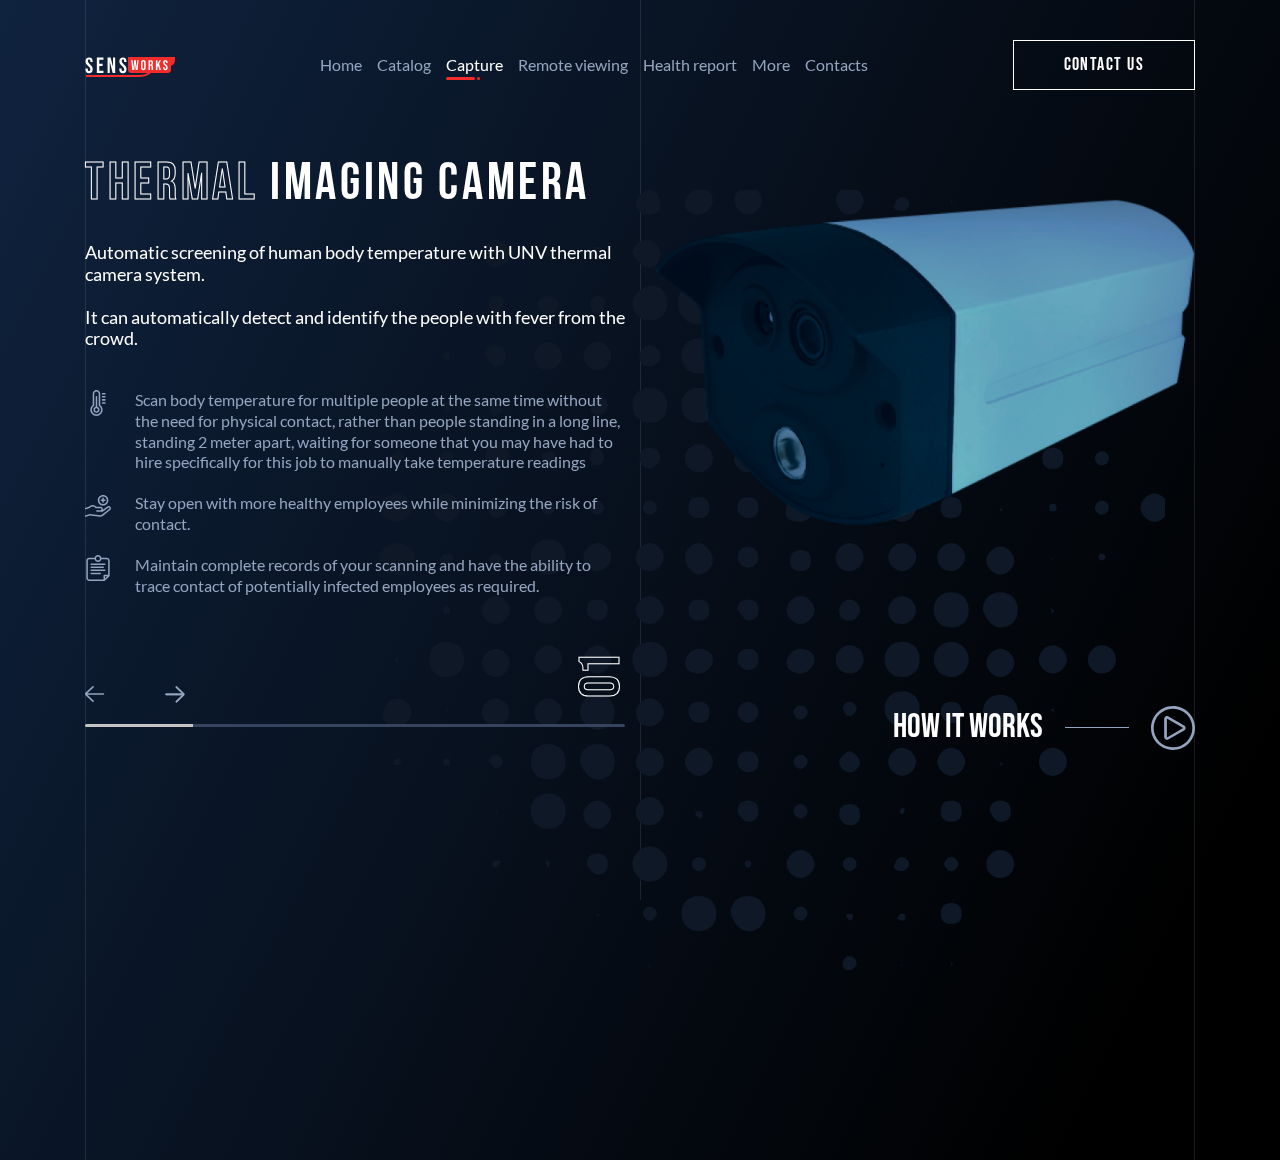
==== Capture.html @ c7269b05 "Add files via upload" ====
<!DOCTYPE html>
<html lang="en">
<head>
  <title>SensWorks</title>
  <meta charset="UTF-8">
  <meta name="viewport" content="width=device-width, initial-scale=1.0">
  <link rel="shortcut icon" href="img/favicon.svg" type="image/svg">

  <link rel="stylesheet" href="css/bootstrap.min.css">
  <link rel="stylesheet" type="text/css" href="css/assets.css">
  <link rel="stylesheet" href="css/slick.css">
  <link rel="stylesheet" href="css/slick-theme.css">
  <link rel="stylesheet" type="text/css" href="css/style.css">
  <link rel="stylesheet" href="css/media.css">
  <link rel="stylesheet" href="css/animate.css">
  <link rel="stylesheet" href="css/magnific-popup.css">

</head>

<body class="full-height">
  <div class="container">
    <header>
      <a href="index.html" class="logo"><img src="img/logo.svg" alt=""></a>

      <ul class="nav-menu">
        <li><a href="index.html">Home</a></li>
        <li><a href="catalog.html">Catalog</a></li>
        <li class="active"><a href="Capture.html">Capture</a></li>
        <li><a href="RemoteViewing.html">Remote viewing</a></li>
        <li><a href="HealthReport.html">Health report</a></li>
        <li><a href="More.html">More</a></li>
        <li><a href="contact-us.html">Contacts</a></li>
      </ul>

      <a href="contact-us.html" class="header-btn">Contact us</a>

      <div class="btn-menu"><img src="img/menu.svg" alt=""></div>
    </header>
    
    <div class="row">
      <div class="col-xl-6 col-lg-6 col-md-12 order-lg-1 order-md-2 order-2">
        <div class="slider slider-for">
          <div>
            <div class="slider-head">
              <div class="title wow fadeInUp"><span>Thermal</span> imaging camera</div>
              <div class="descr wow fadeInUp" data-wow-delay=".2s">
                Automatic screening of human body temperature with UNV thermal camera system. <br><br>

                It can automatically detect and identify the people with fever from the crowd.
              </div>
            </div>

            <ul>
              <li class="wow fadeInUp" data-wow-delay=".3s">
                <img src="img/slider/1.svg" alt="">
                Scan body temperature for multiple people at the same time without the need for physical contact, rather than people standing in a long line, standing 2 meter apart, waiting for someone that you may have had
                to hire specifically for this job to manually take temperature readings
              </li>
              <li class="wow fadeInUp" data-wow-delay=".4s">
                <img src="img/slider/2.svg" alt="">
                Stay open with more healthy employees while minimizing the risk
                of contact.
              </li>
              <li class="wow fadeInUp" data-wow-delay=".5s">
                <img src="img/slider/3.svg" alt="">
                Maintain complete records of your scanning and have the ability to trace contact of potentially infected employees as required.
              </li>
            </ul>

            <div class="hidden-btn wow fadeInUp" data-wow-delay=".6s"><a href="contact-us.html" class="header-btn">Contact us</a></div>
          </div>
          <div>
            <div class="slider-head">
              <div class="title wow fadeInUp"><span>Face capture,</span> deduplication and tracking</div>
            </div>

            <ul>
              <li>
                <img src="img/slider/4.svg" alt="">
                Millisecond level processing speed, quickly capture key face points such
                as eyes, eyebrows, lips, nose, profiles on any device.
              </li>
              <li>
                <img src="img/slider/5.svg" alt="">
                Based on multi-task deep neural network, we can accurately track
                the face detected from images in real time.
              </li>
              <li>
                <img src="img/slider/6.svg" alt="">
                Quickly and accurately locate faces whether in shaded, vibration status,
                or in brightness changing or expression changing status.
              </li>
            </ul>

            <div class="hidden-btn"><a href="contact-us.html" class="header-btn">Contact us</a></div>
          </div>
          <div>
            <div class="slider-head">
              <div class="title small">
                Remote viewing, Infrared night vision,
                 Store visitor attribute analysis,
                 Smart Campus
                 Single Facial Recognition Attendance, Double Face Matching
              </div>
            </div>

            <ul>
              <li>
                <img src="img/slider/7.svg" alt="">
                We have the access control containing facial recognition and big data analysis technology, it is used to eliminate the occurrence of wrong pick-up, false alarm, kidnap, and other incidents.
              </li>
              <li>
                <img src="img/slider/8.svg" alt="">
                Use the intelligent morning inspection machine to check and record the child's height, weight, body temperature and other information to ensure the child's daily health and generate the growth photo album.
              </li>
              <li>
                <img src="img/slider/9.svg" alt="">
                Intelligent library machine is used to analyze children's reading interest, and provide data support for schools to introduce new book types and help parents to develop children's reading interest.
              </li>
            </ul>

            <div class="hidden-btn"><a href="contact-us.html" class="header-btn">Contact us</a></div>
          </div>
          <div>
            <div class="slider-head">
              <div class="title small">
                Student Health report - Facial Recognition,
                Temperature detection, Height measurement,
                Weight measurement,Intelligent photography
              </div>
            </div>

            <ul>
              <li>
                <img src="img/slider/10.svg" alt="">
                This equipment is especially important in our time, when there is a pandemic threat around us. Always be calm about the health of your child, since in educational institutions where cameras are installed, your child
                is protected from an infected person. The camera will instantly determine the body temperature and activity of a potential infected.
              </li>
              <li>
                <img src="img/slider/11.svg" alt="">
                We provide an opportunity to keep detailed statistics on the health status of students and visitors to institutions, so all information is analyzed with which you can predict the future state of human health.
              </li>
            </ul>

            <div class="hidden-btn"><a href="contact-us.html" class="header-btn">Contact us</a></div>
          </div>
          <div>
            <div class="slider-head">
              <div class="title small">
                <span>Vehicle/License</span> plate Feature Analysis <br>
                <span>Pedestrian</span> Feature Analysis <br>
                <span>Abnormal Event</span> Detection
              </div>
            </div>

            <ul>
              <li>
                Are you ready to increase the protection of your home, office, school right now? Write to us, we will provide a complete consultation on the selection of the required equipment.
              </li>
            </ul>

            <div class="hidden-btn"><a href="contact-us.html" class="header-btn">Contact us</a></div>
          </div>
        </div>
        <div class="panel">
          <div class="arrows"></div>
          <div class="slider__label">01</div>
          <div class="blur"></div>
        </div>
        

        <div class="progress" role="progressbar" aria-valuemin="0" aria-valuemax="100"></div>
        
      </div>
      <div class="col-xl-6 col-lg-6 col-md-12 order-lg-2 order-md-1 order-1">
        <div class="slider-nav">
          <div>
            <div class="slide-img"><img src="img/slider/slide1.png" alt=""></div>
            <a class="popup-youtube wow fadeInUp" data-wow-delay=".5s" href="http://www.youtube.com/watch?v=0O2aH4XLbto">How it works <span></span>
              <svg width="44" height="44" viewBox="0 0 44 44" fill="none" xmlns="http://www.w3.org/2000/svg">
              <path d="M37.5571 6.44286C33.5762 2.46191 28.0762 0 22 0C15.9238 0 10.4238 2.46191 6.44286 6.44286C2.46191 10.4238 0 15.9238 0 22C0 28.0762 2.46191 33.5762 6.44286 37.5571C10.4238 41.5381 15.9238 44 22 44C28.0762 44 33.5762 41.5381 37.5571 37.5571C41.5381 33.5762 44 28.0762 44 22C44 15.9238 41.5381 10.4238 37.5571 6.44286ZM35.6714 35.6714C32.1619 39.181 27.3429 41.3286 22 41.3286C16.6571 41.3286 11.8381 39.181 8.32857 35.6714C4.87143 32.1619 2.67143 27.3429 2.67143 22C2.67143 16.6571 4.81905 11.8381 8.32857 8.32857C11.8381 4.81905 16.6571 2.67143 22 2.67143C27.3429 2.67143 32.1619 4.81905 35.6714 8.32857C39.181 11.8381 41.3286 16.6571 41.3286 22C41.3286 27.3429 39.1286 32.1619 35.6714 35.6714Z" fill="#94A3BE"/>
              <path d="M34.2047 20.4286C34.1 20.3238 33.9428 20.1143 33.7857 19.9048C33.7333 19.8524 33.7333 19.8524 33.6809 19.8C33.5238 19.6429 33.3666 19.5381 33.1571 19.4334L25.4047 14.981C25.4047 14.981 25.3524 14.981 25.3524 14.9286L17.5476 10.4238C16.8666 10.0048 16.0809 9.95241 15.3476 10.1096C14.6142 10.3191 13.9857 10.7905 13.5666 11.4715C13.4095 11.681 13.3571 11.9429 13.2523 12.1524C13.2 12.3096 13.2 12.5191 13.1476 12.7286C13.1476 12.781 13.1476 12.8857 13.1476 12.9381V22V31.0095C13.1476 31.7952 13.4619 32.5286 13.9857 33.0524C14.5095 33.5762 15.2428 33.8905 16.0285 33.8905C16.2904 33.8905 16.6047 33.8381 16.8666 33.7333C17.1285 33.6286 17.3904 33.5238 17.6 33.3667L25.3 28.9143L25.4047 28.8619L33.1571 24.4095C33.2095 24.4095 33.2095 24.3572 33.2619 24.3572C33.8905 23.9381 34.3619 23.3095 34.519 22.6286C34.7285 21.8953 34.6238 21.1095 34.2047 20.4286ZM31.9524 22.0524C31.9524 22.1048 31.9 22.1572 31.8476 22.1572H31.7952L24.0952 26.6619L24.0428 26.7143L16.3428 31.1667C16.2904 31.1667 16.2904 31.2191 16.2381 31.2191C16.2381 31.2191 16.1857 31.2191 16.1857 31.2714H16.1333C16.0809 31.2714 16.0285 31.2191 15.9762 31.2191C15.9238 31.1667 15.9238 31.1143 15.9238 31.0619V22V12.9905V12.9381V12.8857C15.9762 12.8334 16.0285 12.781 16.0809 12.781C16.1333 12.781 16.1857 12.781 16.2381 12.781L23.9904 17.2334L24.0428 17.2857L31.8476 21.7905L31.9 21.8429L31.9524 21.8953C31.9524 21.9476 31.9524 22 31.9524 22.0524Z" fill="#94A3BE"/>
              </svg>
            </a><br>
          </div>
          <div>
            <div class="slide-img poa poa1"><img src="img/slider/slide2.png" alt=""></div>
          </div>
          <div>
            <div class="slide-img poa poa2"><img src="img/slider/slide3.png" alt=""></div>
          </div>
          <div>
            <div class="slide-img"><img src="img/slider/slide4.png" alt=""></div>
          </div>
          <div>
            <div class="slide-img"><img src="img/slider/slide5.png" alt=""></div>
          </div>
        </div>
      </div>

    </div>
  </div>

  <div class="header-menu wow zoomIn" data-wow-duration=".2s">
    <div class="close"><img src="img/close.svg" alt=""></div>
    <ul class="nav-menu">
      <li class="active"><a href="index.html">Home</a></li>
      <li><a href="catalog.html">Catalog</a></li>
      <li><a href="#">Capture</a></li>
      <li><a href="#">Remote viewing</a></li>
      <li><a href="#">Health report</a></li>
      <li><a href="#">More</a></li>
      <li><a href="#">Contacts</a></li>
    </ul>
  </div>

  <script src="js/jquery.min.js"></script>
  <script src="js/bootstrap.bundle.min.js"></script>
  <script src="js/typed.min.js"></script>
  <script src="js/script.js"></script>
  <script src="js/slick.min.js"></script>
  <script src="js/jquery.magnific-popup.js"></script>
  <script src="js/wow.min.js"></script>
  <script type="text/javascript" src="js/vanilla-tilt.min.js"></script>

</body>
</html>
---- css/assets.css ----
* {
	outline: none;
}
h1,h2,h3,h4,h5,h6,p {
	margin: 0;
	color: #000;
}
ul {
	padding: 0;
	list-style: none;
	margin-bottom: 0;
}
html {
	overflow-x: hidden;
	scroll-behavior: smooth;
}
body {
	background: linear-gradient(116.59deg, #102441 -3.58%, #000000 88.26%);
	font-family: Lato, sans-serif;
	width: 100%;
	overflow-x: hidden;
}

@font-face {
 font-family: Bebas Neue;
 src: url(fonts/BebasNeue-Regular.ttf);
}

@font-face {
 font-family: Bebas Neue Bold;
 src: url(fonts/BebasNeue-Bold.ttf);
}

@font-face {
 font-family: Lato;
 src: url(fonts/Lato-Regular.ttf);
}

h1 {
	font-family: Bebas Neue;
	font-style: normal;
	font-weight: normal;
	font-size: 58px;
	line-height: 100%;
	color: #FFFFFF;
	text-align: center;
	margin-bottom: 20px;
}
---- css/style.css ----
header {
	display: flex;
	align-items: center;
	justify-content: space-between;
	padding-top: 40px;
	margin-bottom: 80px;
	z-index: 1;
	position: relative;
}

header .nav-menu {
	display: flex;
}

header ul.nav-menu li a {
	font-family: Lato;
	font-style: normal;
	font-size: 16px;
	line-height: 100%;
	display: flex;
	align-items: center;
	color: #94A3BE;
	text-decoration: none;
	position: relative;
}

header ul.nav-menu li:not(:last-of-type) {
	margin-right: 15px;
}

header ul.nav-menu li.active a,
header ul.nav-menu li a:hover {
	color: #fff;
}

header ul.nav-menu li.active a:before {
	content: '';
	display: block;
	width: 29px;
	height: 3px;
	background: #F32B2B;
	border-radius: 15px;
	position: absolute;
	bottom: -7px;
}

header ul.nav-menu li.active a:after {
	content: '';
	display: block;
	width: 3px;
	height: 3px;
	background: #F32B2B;
	border-radius: 15px;
	position: absolute;
	bottom: -7px;
	left: 31px;
}

header .header-btn,
.hidden-btn a {
	font-family: Bebas Neue;
	font-style: normal;
	font-weight: normal;
	font-size: 18px;
	line-height: 100%;
	display: flex;
	align-items: center;
	text-align: center;
	letter-spacing: 0.08em;
	color: #FFFFFF;
	text-decoration: none;

	padding: 15px 50px;
	border: 1px solid #FFFFFF;
	border-radius: 0px;
	transition: .2s ease-out;
}

header .header-btn:hover,
.hidden-btn a:hover {
	background: #fff;
	color: #000;
	text-decoration: none;
}

header .btn-menu {
	display: none;
}

.catalog header {
	margin-bottom: 130px;
}

.main h1 + .descr {
	font-family: Lato;
	font-style: normal;
	font-size: 18px;
	line-height: 120%;
	text-align: center;
	color: #94A3BE;

	max-width: 500px;
	margin: 0 auto 150px;
}

.main .product {
	margin-bottom: 250px;
}

.main .product .title {
	font-family: Bebas Neue;
	font-style: normal;
	font-weight: normal;
	font-size: 38px;
	line-height: 100%;
	color: #FFFFFF;
	margin-bottom: 23px;
}

.main .product .subtitle {
	font-family: Lato;
	font-style: normal;
	font-size: 18px;
	line-height: 120%;
	display: flex;
	align-items: center;
	color: #94A3BE;
	margin-bottom: 12px;
	max-width: 260px;
}

.main .product ul {
	margin-bottom: 50px;
}

.main .product ul li {
	font-family: Lato;
	font-style: normal;
	font-size: 14px;
	line-height: 150%;
	color: #94A3BE;
}

.main .product ul li span {
	color: #fff;
}

.main .product a.btn-buy {
	font-family: Bebas Neue;
	font-style: normal;
	font-weight: normal;
	font-size: 16px;
	line-height: 100%;
	text-align: center;
	letter-spacing: 0.08em;
	color: #FFFFFF;
	padding: 8px 36px;
	border: 1px solid #FFFFFF;
	border-radius: 0px;
	text-decoration: none;
	display: inline-block;
	transition: .2s ease-out;
}

.main .product a.btn-buy:hover {
	background: #fff;
	color: #000;
}

.main .product .product-img {
	display: flex;
	align-items: center;
	justify-content: center;
	height: 100%;
	position: relative;
}

.main .product .product-img:after {
	content: '';
	background: url("../img/products/bg.svg") no-repeat center center;
	display: block;
	width: 100%;
	height: 100%;
	position: absolute;
	z-index: -1;
	background-size: cover;
}

.header-menu {
	display: none;
	position: fixed;
	z-index: 999;
	top: 0;
	right: 0;
	bottom: 0;
	left: 0;
	background: rgba(0, 0, 0, .95);
}

.header-menu .close img {
	position: absolute;
	top: 24px;
	right: 24px;
	width: 48px;
	height: 48px;
	cursor: pointer;
}

.header-menu ul.nav-menu {
	display: flex;
	flex-direction: column;
	align-items: center;
	justify-content: center;
	height: 100%;
}

.header-menu ul.nav-menu li a {
	font-family: Lato;
	font-style: normal;
	font-size: 22px;
	line-height: 100%;
	display: flex;
	align-items: center;
	color: #94A3BE;
	text-decoration: none;
	position: relative;
}

.header-menu ul.nav-menu li:not(:last-of-type) {
	margin-bottom: 25px;
}

.header-menu ul.nav-menu li.active a,
.header-menu ul.nav-menu li a:hover {
	color: #fff;
}

body.full-height {
	min-height: 100vh;
	position: relative;
}

body.full-height:after {
	content: '';
	background: url('../img/bg.svg') no-repeat 75% center;
	position: absolute;
	width: 100%;
	height: 100%;
	top: 0;
	right: 0;
	z-index: -1;
}

.contact-us {
	margin-bottom: 30px;
}

.contact-us .title {
	font-family: Bebas Neue Bold;
	font-style: normal;
	font-weight: normal;
	font-size: 52px;
	line-height: 160%;
	letter-spacing: 0.07em;
	color: #fff;
	margin-bottom: 30px;
}

.contact-us .title span {
	color: transparent;
	-webkit-text-stroke: 1px white;
	text-stroke: 1px white;
}

.contact-us .descr {
	font-family: Lato;
	font-style: normal;
	text-align: left;
	font-size: 22px;
	line-height: 130%;
	color: #94A3BE;
	max-width: 350px;
	margin-bottom: 60px;
}

.contact-us .links a {
	font-family: Lato;
	font-style: normal;
	font-size: 22px;
	line-height: 160%;
	color: #FFFFFF;
	display: block;
	text-decoration: none;
}

.contact-us form button[type=submit] {
	font-family: Bebas Neue;
	font-style: normal;
	font-weight: normal;
	font-size: 18px;
	line-height: 100%;
	display: flex;
	align-items: center;
	text-align: center;
	letter-spacing: 0.08em;
	color: #FFFFFF;
	padding: 15px 60px;
	border: 1px solid #FFFFFF;
	border-radius: 0px;
	background: transparent;
	transition: .2s ease-out;
	margin-bottom: 30px;
}

.contact-us form button[type=submit]:hover {
	background-color: #fff;
	color: #000;
}

.contact-us form div.in {
  display: flex;
  flex-direction: column-reverse;
  margin: 0 auto 10px;
}

.contact-us form div.in input {
	font-family: Lato;
	font-style: normal;
	font-size: 22px;
	line-height: 160%;
	display: flex;
	align-items: center;
	color: #FFFFFF;

	width: 100%;
	background: none;
	border: none;
	border-bottom: 1px solid #94A3BE;
	padding: 10px 0;
}

.contact-us form div.in label {
	font-family: Lato;
	font-style: normal;
	font-size: 18px;
	line-height: 100%;
	display: flex;
	align-items: center;
	color: #94A3BE;


	transform: translateY(2.5rem);
	transform-origin: left top;
	cursor: text;
	transition: 0.2s ease-out;
}

.contact-us form div.in input:focus ~ label,
.contact-us form div.in input:not(:placeholder-shown) ~ label {
  transform: translateY(1.2rem) scale(0.8);
}

.contact-us form div.in label span {
	color: red;
}

.contact-us form .checkbox {
	width: 100%;
	display: flex;
	align-items: center;
	margin-bottom: 90px;
	margin-top: 30px;
}

.contact-us form .checkbox label {
	font-family: Lato;
	font-style: normal;
	font-size: 18px;
	line-height: 100%;
	display: flex;
	align-items: center;
	color: #94A3BE;
	margin-bottom: 0;
}

input[type="checkbox"] {
  position: absolute;
  z-index: -1;
  opacity: 0;
}

input[type="checkbox"]+label {
  display: inline-flex;
  align-items: center;
  user-select: none;
}
input[type="checkbox"]+label::before {
  content: '';
  display: inline-block;
  width: 20px;
  height: 20px;
  flex-shrink: 0;
  flex-grow: 0;
  border: 1px solid #94A3BE;
  margin-right: 12px;
  box-sizing: border-box;
  background-repeat: no-repeat;
  background-position: center center;
  background-size: 70% 70%;
  cursor: pointer;
}

input[type="checkbox"]:checked+label::before {
  background-image: url("data:image/svg+xml,%3Csvg width='15' height='10' viewBox='0 0 15 10' fill='none' xmlns='http://www.w3.org/2000/svg'%3E%3Cpath d='M13.5573 1L5.82 8.73729C5.46972 9.08757 4.90181 9.08757 4.55152 8.73729L1 5.18576' stroke='%2394A3BE' stroke-width='1.5' stroke-linecap='round' stroke-linejoin='round'/%3E%3C/svg%3E%0A");
}


.popup-youtube {
	font-family: Bebas Neue;
	font-style: normal;
	font-weight: normal;
	font-size: 34px;
	line-height: 120%;
	color: #FFFFFF;
	text-decoration: none;

	display: flex;
	align-items: center;
	justify-content: space-between;
	position: absolute;
	right: 0;
	bottom: -200px;
	transition: .2s ease-out;
}

.popup-youtube span {
	width: 64px;
	height: 1px;
	background-color: #94A3BE;
	margin: 0 22px;
}

.popup-youtube svg path {
	transition: .2s ease-out;
}

.popup-youtube:hover {
	text-decoration: none;
	color: #F32B2B;
}

.popup-youtube:hover span {
	background-color: #f32b2b;
}

.popup-youtube:hover svg path {
	fill: #f32b2b;
}




.progress {
  display: block;
  width: 100%;
  height: 3px;
  overflow: hidden;
  background: #374460;
  border-radius: 28px;

  background-image: linear-gradient(to right, #C4C4C4, #C4C4C4);
  background-repeat: no-repeat;
  background-size: 0 100%;
  
  transition: background-size 0.4s ease-in-out;
}

.slider__label {
	font-family: Bebas Neue;
	font-style: normal;
	font-weight: normal;
	font-size: 58px;
	line-height: 100%;
	transform: rotate(-90deg);

	color: transparent;
    -webkit-text-stroke: 1px white;
    text-stroke: 1px white;
}

.slider {
  margin: 30px auto 50px;
}

.slider .sr-only {
  position: absolute;
  width: 1px;
  height: 1px;
  padding: 0;
  margin: -1px;
  overflow: hidden;
  clip: rect(0, 0, 0, 0);
  border: 0;
}

.slider .slider-head {
	margin-bottom: 80px;
}

.slider .title {
	font-family: Bebas Neue Bold;
	font-style: normal;
	font-weight: normal;
	font-size: 52px;
	line-height: 100%;
	letter-spacing: 0.07em;
	color: #fff;
	margin-bottom: 30px;
}

.slider .title span {
    color: transparent;
    -webkit-text-stroke: 1px white;
    text-stroke: 1px white;
}

.slider .title.small {
	font-size: 32px;
}

.slider .descr {
	font-family: Lato;
	font-style: normal;
	font-size: 18px;
	line-height: 120%;
	color: #FFFFFF;
	text-align: left;
}

.slider ul li {
	font-family: Lato;
	font-style: normal;
	font-size: 16px;
	line-height: 130%;
	color: #94A3BE;
	display: flex;
	align-items: flex-start;
	
}

.slider ul li:not(:last-of-type) {
	margin-bottom: 30px;
}

.slider ul li img {
	margin-right: 24px;
}

.slider + .panel {
	display: flex;
	align-items: flex-end;
	justify-content: space-between;
	margin-bottom: 20px;
}

.arrows > div {
	display: inline-block;
	cursor: pointer;
}

.arrows > div:first-child {
	margin-right: 60px;
}

.arrows path {
	transition: .2s ease-out;
}

.arrows > div:hover path {
	fill: #F32B2B;
}

.slick-slide .slide-img img {
	margin: 0 auto;
	max-width: 100%;
	max-height: 400px;
}
.slide-img.poa {
	
}

.slide-img.poa img {
	position: relative;
	bottom: 0;
	right: 0;
	max-width: inherit;
	max-height: inherit;
}

.slick-list {
	overflow: visible;
}

.blur {
	display: none;
}

.full-height header {
	margin-bottom: 40px;
}


.hidden-btn {
	display: none;
	text-align: center;
}

.hidden-btn a {
	display: inline-block;
}


.c-title span {
	display: block;
	font-family: Lato;
	font-style: normal;
	font-weight: normal;
	font-size: 16px;
	line-height: 120%;
	color: #FFFFFF;
	padding: 20px 0;
	height: initial;
}

.c span {
	display: block;
	font-family: Lato;
	font-style: normal;
	font-weight: normal;
	font-size: 16px;
	line-height: 120%;
	color: #FFFFFF;
	padding: 5px 0;
	height: 57px;
	box-sizing: content-box;
	text-align: left;
}


.r {
	display: flex;
	border-bottom: 1px solid rgba(255, 255, 255, 0.1);
	padding: 20px 0;

}

.c {
	flex: 1;
	-border-left: 1px solid rgba(255, 255, 255, 0.1);
	padding-left: 15px;
}

.c-title {
	display: flex;
	align-items: center;
	padding-left: 50px;
}

.c-title span {
	font-size: 20px;
	line-height: 120%;
	color: #94A3BE;
}

.c-head span {
	font-family: Lato;
	font-style: normal;
	font-weight: normal;
	font-size: 20px;
	line-height: 120%;
	color: #94A3BE;
	height: initial;
}

.c2 {
	flex: 2;
	padding-right: 15px;
}

body:before {
	content: '';
	width: 1px;
	height: 100%;
	position: fixed;
	top: 0;
	left: 0;
	right: 0;
	margin: 0 auto;
	background: rgba(255, 255, 255, 0.1);
	z-index: -1;
}

body > .container:first-child:before {
	content: '';
	width: 1px;
	height: 100%;
	position: absolute;
	top: 0;
	bottom: 0;
	left: 15px;
	background: rgba(255, 255, 255, 0.1);
	z-index: -1;
}

body > .container:first-child {
	position: relative;
	min-height: 100vh;
}

body > .container:first-child:after {
	content: '';
	width: 1px;
	height: 100%;
	position: absolute;
	top: 0;
	bottom: 0;
	background: rgba(255, 255, 255, 0.1);
	z-index: -1;
	right: 15px;
}
---- css/media.css ----
@media (max-width: 1440px) {
	.slider .slider-head {
	    margin-bottom: 40px;
	}
	.slider ul li:not(:last-of-type) {
	    margin-bottom: 20px;
	}
}

@media (max-width: 1200px) {
	.popup-youtube {
		bottom: -100px;
	}
	.slide-img.poa img {
		max-width: 100%;
		max-height: 100%;
	}
	body.full-height:after {
		display: none;
	}

	.slider + .panel {
		align-items: center;
		position: fixed;
		bottom: 0;
		padding: 10px 50px 20px;
		margin-bottom: 0;
		left: 0;
		right: 0;
		z-index: 1;
	}

	.panel .blur {
		display: block;
		position: absolute;
		top: 0;
		bottom: 0;
		left: 0;
		right: 0;
		background: rgba(8, 18, 32,.5);
		backdrop-filter: blur(10px);
		z-index: -1;
	}

	.progress {
		position: fixed;
		bottom: 5px;
		left: 15px;
		right: 15px;
		width: auto;
		z-index: 2;
	}

	.slider__label {
		transform: rotate(0deg);
	}

	header {
		margin-bottom: 20px;
	}

	.slider {
	    margin: 30px auto 120px;
	}

	.slider__label {
		font-size: 42px;
	}
	.full-height header {
		margin-bottom: 40px;
	}

	.slider .descr {
		font-size: 16px;
	}

	.slider .slider-head {
		margin-bottom: 60px;
	}

	body.full-height {
		padding-bottom: 0;
	}
}

@media (max-width: 992px) {
	.slick-slide {
		margin-top: 0 !important;
	}
.full-height header {
	margin-bottom: 40px;
}
header .nav-menu {
	display: none;
}

header .header-btn {
	display: none;
}
header .btn-menu {
	display: block;
}
h1 {
	font-size: 34px;
	line-height: 38px;
}

.contact-us .title {
	justify-content: center;
}

.contact-us .descr {
	text-align: center;
	margin: 0 auto 60px;
}
.contact-us .links a {
	text-align: center;
}

.contact-us form button[type=submit] {
	justify-content: center;
	margin: 0 auto;
}

.contact-us form {
	max-width: 400px;
	margin: 0 auto;
}

.contact-us form .checkbox label {
	font-size: 16px;
}

.contact-us form .checkbox {
	margin-bottom: 50px;
}
.contact-us form div.in label {
	font-size: 16px;
}
.contact-us form div.in input {
	font-size: 18px;
}
body.full-height:after {
	display: none;
}
.slider {
	max-height: inherit;
}

.slide-img {
	width: 125px;
	height: 125px;
	border-radius: 50%;
	overflow: hidden;
	background-color: #102441;
	margin: 0 auto;
	display: flex;
	align-items: center;
	justify-content: center;
	padding: 15px;
}

.slide-img.poa {
	padding: 10px 0 0;
}

.slide-img.poa img {
	position: static;
	max-width: 100%;
}

.popup-youtube {
	display: none;
}

.hidden-btn {
	display: block;
}

.slider ul li {
	margin-bottom: 30px;
}

.slick-slide .slide-img img {
		max-height: 100%;
}

.poa1 img {
	position: relative!important;
	left: -13px;
}

.poa2 img {
	position: relative!important;
	left: 8px;
}

}

@media (max-width: 768px) {
	.full-height header {
	    margin-bottom: 40px;
	}
	.contact-us .title {
		font-size: 34px;
		line-height: 120%;
	}

	.contact-us .descr {
		font-size: 18px;
	}

	.contact-us .links a {
		font-size: 18px;
	}

	.main h1 + .descr {
		margin: 0 auto 70px;
	}

	.slider .slider-head {
		margin-bottom: 50px;
	}

	.slider .title {
		font-size: 30px;
		margin-bottom: 20px;
		text-align: center;
	}
	.slider .title.small {
	    font-size: 20px;
	}

	.slider .descr {
		font-size: 12px;
		text-align: center;
	}

	.slider ul li {
		font-size: 12px;
		line-height: 130%;
	}

	.arrows > div:first-child {
		margin-right: 40px;
	}

	.slider__label {
		font-size: 32px;
		transform: rotate(0);
	}

	.popup-youtube {
		display: none;
	}

	.slider {
		max-width: 500px;
	    margin: 0px auto 77px;
	}

	header {
		padding-top: 20px;
	}

	.slider + .panel {
		position: fixed;
		bottom: 0;
		left: 0;
		right: 0;
		padding: 10px 15px 20px;
		margin-bottom: 0;
		justify-content: center;
	}

	.panel .blur {
		display: block;
		position: absolute;
		top: 0;
		bottom: 0;
		left: 0;
		right: 0;
		background: rgba(8, 18, 32,.5);
		backdrop-filter: blur(10px);
		z-index: -1;
	}

	.progress {
		position: fixed;
		bottom: 5px;
		left: 15px;
		right: 15px;
		width: auto;
	}
	.slider + .panel .arrows {
		margin-right: 100px;
	}

	.contact-us form .checkbox label {
		font-size: 14px;
	}

	.main .product .product-img {
		max-width: 300px;
		margin: 0 auto 30px;
	}
	.main .product .product-img img {
		max-width: 100%;
		max-height: 200px;
		display: block;
	}
	.main .product .product-img:after {
		display: none;
	}
	.main {
		text-align: center;
	}

	.main .product .subtitle {
		margin: 0 auto 12px;
	}

	.main .product ul {
		max-width: 400px;
		margin: 0 auto 30px;
	}

	.main .product {
	    margin-bottom: 100px;
	}
}

@media (max-width: 480px) {
	.slider + .panel {
		justify-content: space-between;
	}
	.slider + .panel .arrows {
		margin-right: 0px;
	}

	.main .product .product-img {
		max-width: 200px;
	}
	.main .product .product-img img {
		max-height: 180px;
	}

	.c span {
		font-size: 10px;
		padding: 5px 0;	
		text-align: left;
		height: 38px;
	}

	.c span.small {
		font-size: 8px;
	}

	.c-title {
		padding-left: 5px;
	}

	.c-title span {
		font-size: 10px;
	}

	.c {
		padding-left: 5px;
	}

	.c-head span {
		font-size: 12px;
		height: initial;
		padding: 10px 0;
	}

	body:before {
		display: none;
	}

	body > .container:first-child:before {
		display: none;
	}

	body > .container:first-child {
		position: static;
		min-height: inherit;
	}

	body > .container:first-child:after {
		display: none;
	}

}

@media (max-width: 375px) {
	.main .product ul li {
		font-size: 12px;
	}
}

@media (max-width: 320px) {

}
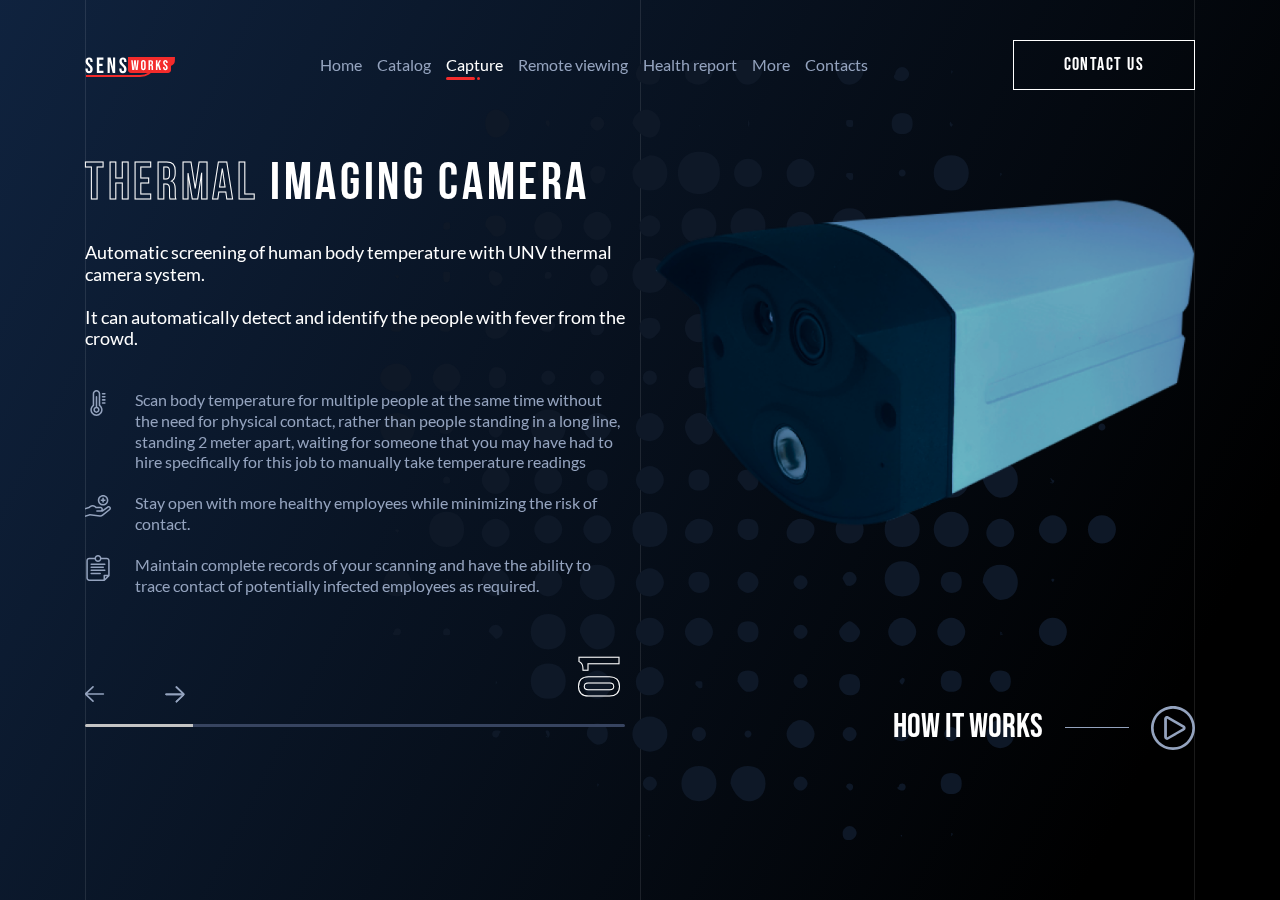
==== commit e1fe9dc8: "Add files via upload" ====
--- a/Capture.html
+++ b/Capture.html
@@ -204,13 +204,13 @@
   <div class="header-menu wow zoomIn" data-wow-duration=".2s">
     <div class="close"><img src="img/close.svg" alt=""></div>
     <ul class="nav-menu">
-      <li class="active"><a href="index.html">Home</a></li>
+      <li><a href="index.html">Home</a></li>
       <li><a href="catalog.html">Catalog</a></li>
-      <li><a href="#">Capture</a></li>
-      <li><a href="#">Remote viewing</a></li>
-      <li><a href="#">Health report</a></li>
-      <li><a href="#">More</a></li>
-      <li><a href="#">Contacts</a></li>
+      <li class="active"><a href="Capture.html">Capture</a></li>
+      <li><a href="RemoteViewing.html">Remote viewing</a></li>
+      <li><a href="HealthReport.html">Health report</a></li>
+      <li><a href="More.html">More</a></li>
+      <li><a href="contact-us.html">Contacts</a></li>
     </ul>
   </div>
 
--- a/css/style.css
+++ b/css/style.css
@@ -585,16 +585,15 @@
 	max-width: 100%;
 	max-height: 400px;
 }
+
 .slide-img.poa {
-	
+	margin-top: 80px!important;
 }
 
 .slide-img.poa img {
-	position: relative;
-	bottom: 0;
-	right: 0;
-	max-width: inherit;
+	-max-width: inherit;
 	max-height: inherit;
+	box-shadow: 0px 28px 70px rgba(30, 100, 202, 0.26);
 }
 
 .slick-list {
@@ -728,3 +727,6 @@
 	z-index: -1;
 	right: 15px;
 }
+
+
+
--- a/css/media.css
+++ b/css/media.css
@@ -6,9 +6,18 @@
 	.slider ul li:not(:last-of-type) {
 	    margin-bottom: 20px;
 	}
+
+	.slide-img.poa img {
+		max-height: 400px;
+	}
+
+	.slide-img.poa {
+		margin-top: 40px!important;
+	}
 }
 
 @media (max-width: 1200px) {
+
 	.popup-youtube {
 		bottom: -100px;
 	}
@@ -85,9 +94,6 @@
 }
 
 @media (max-width: 992px) {
-	.slick-slide {
-		margin-top: 0 !important;
-	}
 .full-height header {
 	margin-bottom: 40px;
 }
@@ -141,9 +147,11 @@
 .contact-us form div.in input {
 	font-size: 18px;
 }
+
 body.full-height:after {
 	display: none;
 }
+
 .slider {
 	max-height: inherit;
 }
@@ -153,12 +161,17 @@
 	height: 125px;
 	border-radius: 50%;
 	overflow: hidden;
-	background-color: #102441;
+	background-color: #091424;
 	margin: 0 auto;
 	display: flex;
 	align-items: center;
 	justify-content: center;
 	padding: 15px;
+	box-shadow: 0px 4px 20px rgba(30, 100, 202, 0.15);
+}
+
+.slide-img.poa img {
+	box-shadow: none;
 }
 
 .slide-img.poa {
@@ -193,7 +206,15 @@
 
 .poa2 img {
 	position: relative!important;
-	left: 8px;
+	left: 6px;
+}
+
+.slide-img.poa {
+	margin-top: 0px!important;
+}
+
+.slick-slide {
+	margin-top: 0!important;
 }
 
 }
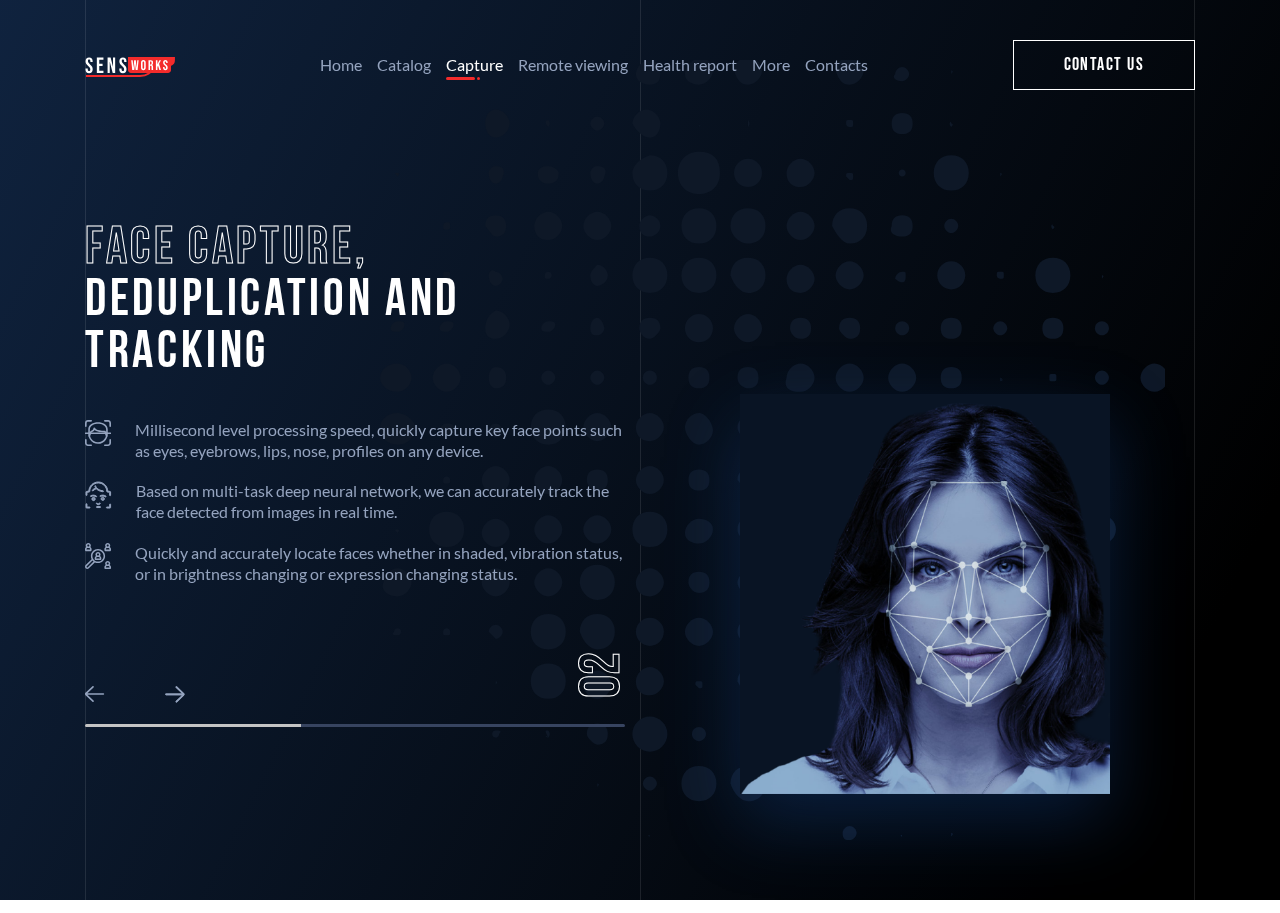
==== commit 0daac7af: "Add files via upload" ====
--- a/Capture.html
+++ b/Capture.html
@@ -39,7 +39,7 @@
     
     <div class="row">
       <div class="col-xl-6 col-lg-6 col-md-12 order-lg-1 order-md-2 order-2">
-        <div class="slider slider-for">
+        <div class="slider slider-for slider-2">
           <div>
             <div class="slider-head">
               <div class="title wow fadeInUp"><span>Thermal</span> imaging camera</div>
@@ -75,28 +75,28 @@
             </div>
 
             <ul>
-              <li>
+              <li class="wow fadeInUp" data-wow-delay=".2s">
                 <img src="img/slider/4.svg" alt="">
                 Millisecond level processing speed, quickly capture key face points such
                 as eyes, eyebrows, lips, nose, profiles on any device.
               </li>
-              <li>
+              <li class="wow fadeInUp" data-wow-delay=".3s">
                 <img src="img/slider/5.svg" alt="">
                 Based on multi-task deep neural network, we can accurately track
                 the face detected from images in real time.
               </li>
-              <li>
+              <li class="wow fadeInUp" data-wow-delay=".4s">
                 <img src="img/slider/6.svg" alt="">
                 Quickly and accurately locate faces whether in shaded, vibration status,
                 or in brightness changing or expression changing status.
               </li>
             </ul>
 
-            <div class="hidden-btn"><a href="contact-us.html" class="header-btn">Contact us</a></div>
-          </div>
-          <div>
-            <div class="slider-head">
-              <div class="title small">
+            <div class="hidden-btn wow fadeInUp" data-wow-delay=".4s"><a href="contact-us.html" class="header-btn">Contact us</a></div>
+          </div>
+          <div>
+            <div class="slider-head">
+              <div class="title small wow fadeInUp">
                 Remote viewing, Infrared night vision,
                  Store visitor attribute analysis,
                  Smart Campus
@@ -105,25 +105,25 @@
             </div>
 
             <ul>
-              <li>
+              <li class="wow fadeInUp" data-wow-delay=".1s">
                 <img src="img/slider/7.svg" alt="">
                 We have the access control containing facial recognition and big data analysis technology, it is used to eliminate the occurrence of wrong pick-up, false alarm, kidnap, and other incidents.
               </li>
-              <li>
+              <li class="wow fadeInUp" data-wow-delay=".2s">
                 <img src="img/slider/8.svg" alt="">
                 Use the intelligent morning inspection machine to check and record the child's height, weight, body temperature and other information to ensure the child's daily health and generate the growth photo album.
               </li>
-              <li>
+              <li class="wow fadeInUp" data-wow-delay=".3s">
                 <img src="img/slider/9.svg" alt="">
                 Intelligent library machine is used to analyze children's reading interest, and provide data support for schools to introduce new book types and help parents to develop children's reading interest.
               </li>
             </ul>
 
-            <div class="hidden-btn"><a href="contact-us.html" class="header-btn">Contact us</a></div>
-          </div>
-          <div>
-            <div class="slider-head">
-              <div class="title small">
+            <div class="hidden-btn wow fadeInUp" data-wow-delay=".4s"><a href="contact-us.html" class="header-btn">Contact us</a></div>
+          </div>
+          <div>
+            <div class="slider-head">
+              <div class="title small wow fadeInUp">
                 Student Health report - Facial Recognition,
                 Temperature detection, Height measurement,
                 Weight measurement,Intelligent photography
@@ -131,22 +131,22 @@
             </div>
 
             <ul>
-              <li>
+              <li class="wow fadeInUp" data-wow-delay=".1s">
                 <img src="img/slider/10.svg" alt="">
                 This equipment is especially important in our time, when there is a pandemic threat around us. Always be calm about the health of your child, since in educational institutions where cameras are installed, your child
                 is protected from an infected person. The camera will instantly determine the body temperature and activity of a potential infected.
               </li>
-              <li>
+              <li class="wow fadeInUp" data-wow-delay=".2s">
                 <img src="img/slider/11.svg" alt="">
                 We provide an opportunity to keep detailed statistics on the health status of students and visitors to institutions, so all information is analyzed with which you can predict the future state of human health.
               </li>
             </ul>
 
-            <div class="hidden-btn"><a href="contact-us.html" class="header-btn">Contact us</a></div>
-          </div>
-          <div>
-            <div class="slider-head">
-              <div class="title small">
+            <div class="hidden-btn wow fadeInUp" data-wow-delay=".3s"><a href="contact-us.html" class="header-btn">Contact us</a></div>
+          </div>
+          <div>
+            <div class="slider-head">
+              <div class="title small wow fadeInUp">
                 <span>Vehicle/License</span> plate Feature Analysis <br>
                 <span>Pedestrian</span> Feature Analysis <br>
                 <span>Abnormal Event</span> Detection
@@ -154,17 +154,17 @@
             </div>
 
             <ul>
-              <li>
+              <li class="wow fadeInUp" data-wow-delay=".1s">
                 Are you ready to increase the protection of your home, office, school right now? Write to us, we will provide a complete consultation on the selection of the required equipment.
               </li>
             </ul>
 
-            <div class="hidden-btn"><a href="contact-us.html" class="header-btn">Contact us</a></div>
+            <div class="hidden-btn wow fadeInUp" data-wow-delay=".2s"><a href="contact-us.html" class="header-btn">Contact us</a></div>
           </div>
         </div>
         <div class="panel">
           <div class="arrows"></div>
-          <div class="slider__label">01</div>
+          <div class="slider__label">02</div>
           <div class="blur"></div>
         </div>
         
